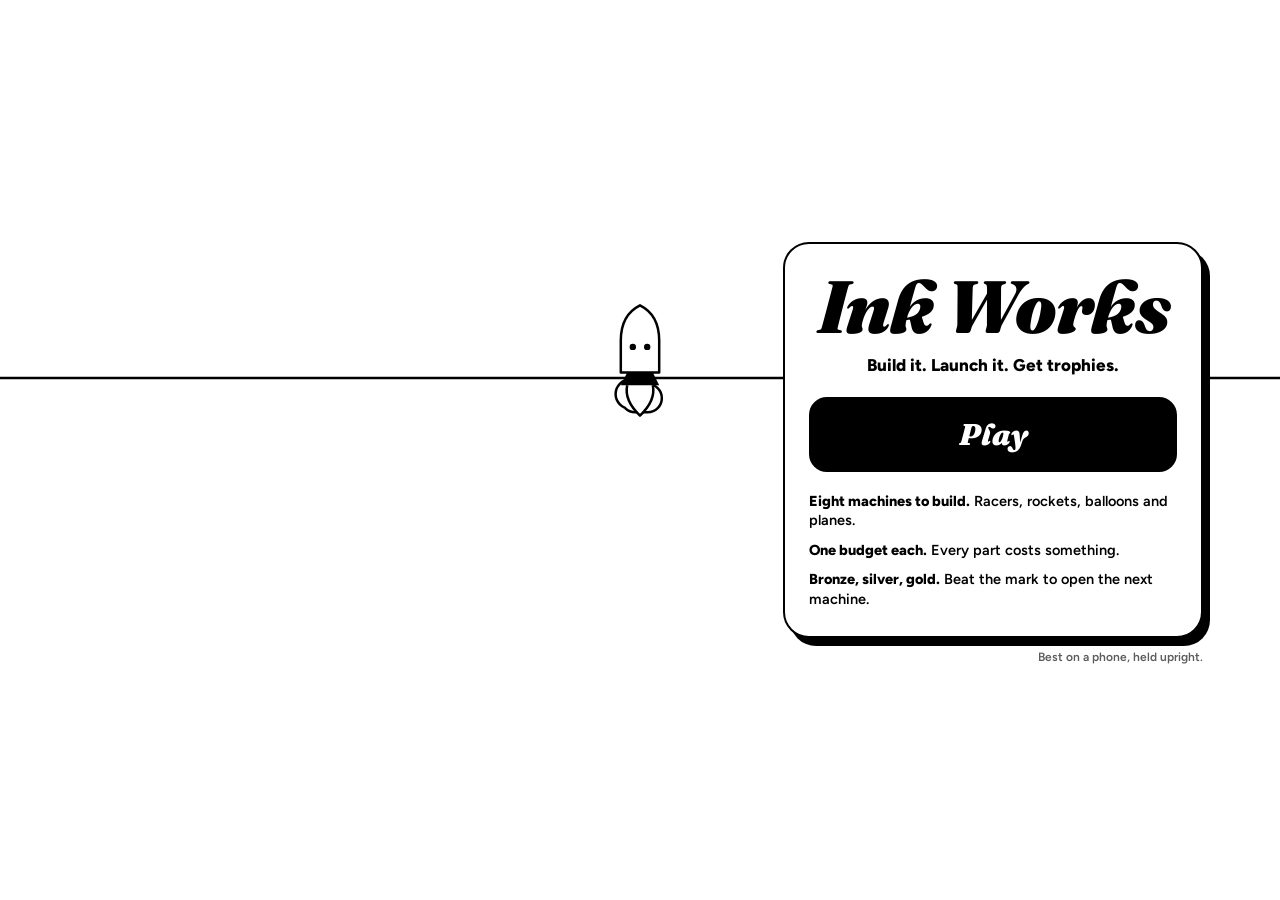
==== index.html @ 5080802e "Add files via upload" ====
<!doctype html>
<html lang="en">
<head>
<meta charset="utf-8">
<meta name="viewport" content="width=device-width, initial-scale=1, viewport-fit=cover">
<title>Ink Works: build it, launch it, get trophies</title>
<meta name="description" content="A minimal ink-drawn mobile game about building machines. Rockets, racers, balloons and planes, each with a goal to beat.">
<meta name="theme-color" content="#ffffff">
<link rel="manifest" href="/manifest.webmanifest">
<link rel="icon" type="image/svg+xml" href="/icons/icon.svg">
<meta name="apple-mobile-web-app-capable" content="yes">
<meta name="mobile-web-app-capable" content="yes">
<meta name="apple-mobile-web-app-title" content="Ink Works">
<meta property="og:type" content="website">
<meta property="og:site_name" content="Ink Works">
<meta property="og:title" content="Ink Works">
<meta property="og:description" content="Build it. Launch it. Get trophies.">
<link rel="preconnect" href="https://fonts.googleapis.com">
<link rel="preconnect" href="https://fonts.gstatic.com" crossorigin>
<link href="https://fonts.googleapis.com/css2?family=Fraunces:ital,opsz,wght@1,9..144,900&family=Figtree:wght@600;800&display=swap" rel="stylesheet">
<style>
:root{--paper:#fff;--ink:#000;--soft:#5c5c5c;--display:"Fraunces",Georgia,serif;--ui:"Figtree",system-ui,-apple-system,"Segoe UI",sans-serif;color-scheme:light;box-sizing:border-box}
@media (prefers-color-scheme:dark){:root:not([data-theme="light"]){--paper:#fff;--ink:#000;--soft:#5c5c5c}}
*,*::before,*::after{box-sizing:inherit}
html,body{margin:0;min-height:100%;background:var(--paper);color:var(--ink);font-family:var(--ui)}
canvas{position:fixed;inset:0;width:100%;height:100%;display:block;z-index:0}
main{position:relative;z-index:1;min-height:100vh;min-height:100dvh;display:grid;place-items:end center;align-content:end;padding:24px 16px calc(env(safe-area-inset-bottom,0px) + 18px)}
@media (min-aspect-ratio:1/1){main{place-items:center end;align-content:center;padding-right:6vw}}
.card{width:min(420px,100%);background:var(--paper);border:2.5px solid var(--ink);border-radius:26px;box-shadow:7px 8px 0 var(--ink);padding:28px 24px 22px;text-align:center;animation:in .8s cubic-bezier(.3,.7,.3,1) both .2s}
@keyframes in{0%{opacity:0;transform:translateY(60px) scale(.8,1.2)}55%{opacity:1;transform:translateY(-8px) scale(1.04,.96)}78%{transform:translateY(2px) scale(.99,1.01)}100%{transform:none}}
h1{font-family:var(--display);font-style:italic;font-weight:900;font-size:clamp(50px,14vw,74px);line-height:.95;margin:0;letter-spacing:-.01em}
.tag{font-weight:800;font-size:17px;margin:12px 0 22px}
.play{display:block;width:100%;background:var(--ink);color:var(--paper);text-decoration:none;border-radius:18px;padding:17px 20px;font-family:var(--display);font-style:italic;font-weight:900;font-size:30px;border:2.5px solid var(--ink);transition:transform .22s cubic-bezier(.34,1.56,.64,1)}
.play:active{transform:scale(1.04,.9)}
.play:focus-visible{outline:3px solid var(--ink);outline-offset:4px}
.feats{list-style:none;padding:0;margin:20px 0 4px;display:grid;gap:10px;text-align:left;font-weight:600;font-size:14.5px;line-height:1.35}
.feats b{font-weight:800}
footer{margin-top:12px;font-size:12px;font-weight:600;color:var(--soft)}
@media (prefers-reduced-motion:reduce){.card{animation:none}}
</style>
</head>
<body>
<canvas id="c" aria-hidden="true"></canvas>
<main>
  <div class="card">
    <h1>Ink Works</h1>
    <p class="tag">Build it. Launch it. Get trophies.</p>
    <a class="play" href="/play/">Play</a>
    <ul class="feats">
      <li><b>Eight machines to build.</b> Racers, rockets, balloons and planes.</li>
      <li><b>One budget each.</b> Every part costs something.</li>
      <li><b>Bronze, silver, gold.</b> Beat the mark to open the next machine.</li>
    </ul>
  </div>
  <footer>Best on a phone, held upright.</footer>
</main>
<script>
// a little rocket that keeps launching behind the card
const cv=document.getElementById('c'), g=cv.getContext('2d'); let W,H,D, t=0, puffs=[];
const RM=matchMedia('(prefers-reduced-motion: reduce)').matches;
function size(){ D=Math.min(2,devicePixelRatio||1); W=innerWidth; H=innerHeight; cv.width=W*D; cv.height=H*D; }
addEventListener('resize',size); size();
function rocket(x,y,s,fl){ g.save(); g.translate(x,y); g.scale(s,s); g.lineWidth=2.5/s; g.strokeStyle='#000'; g.lineJoin='round';
  if(fl){ g.beginPath(); g.moveTo(-8,20); g.quadraticCurveTo(-10,20+fl*.5,0,20+fl); g.quadraticCurveTo(10,20+fl*.5,8,20); g.fillStyle='#fff'; g.fill(); g.stroke(); }
  g.beginPath(); g.moveTo(-8,12); g.lineTo(-12,20); g.lineTo(12,20); g.lineTo(8,12); g.fillStyle='#000'; g.fill();
  g.beginPath(); g.moveTo(-12,12); g.lineTo(-12,-8); g.quadraticCurveTo(-12,-24,0,-30); g.quadraticCurveTo(12,-24,12,-8); g.lineTo(12,12); g.closePath(); g.fillStyle='#fff'; g.fill(); g.stroke();
  [-4.5,4.5].forEach(e=>{ g.beginPath(); g.arc(e,-4,2,0,7); g.fillStyle='#000'; g.fill(); }); g.restore(); }
function frame(){ t+=1/60; const cyc=RM?0:t%5, gy=H*.42, x=W*.5;
  const lift=cyc<1?0:Math.pow(cyc-1,2.2)*60, y=gy-24-lift;
  if(!RM&&cyc>.7&&cyc<4.2) puffs.push({x:x+(Math.random()-.5)*8,y:y+34,vx:(Math.random()-.5)*40,vy:20+Math.random()*30,r:4,a:0});
  puffs.forEach(p=>{ p.a+=1/60; p.x+=p.vx/60; p.y+=p.vy/60; p.vy*=.95; }); puffs=puffs.filter(p=>p.a<1.4);
  g.setTransform(D,0,0,D,0,0); g.fillStyle='#fff'; g.fillRect(0,0,W,H);
  g.lineWidth=2.5; g.strokeStyle='#000'; g.beginPath(); g.moveTo(0,gy); g.lineTo(W,gy); g.stroke();
  const rad=p=>(p.r+14*Math.sqrt(p.a))*(p.a>1?Math.max(0,1.4-p.a)/.4:1);
  g.beginPath(); puffs.forEach(p=>{ const r=rad(p)+2.5; g.moveTo(p.x+r,p.y); g.arc(p.x,p.y,r,0,7); }); g.fillStyle='#000'; g.fill();
  g.beginPath(); puffs.forEach(p=>{ const r=rad(p); g.moveTo(p.x+r,p.y); g.arc(p.x,p.y,r,0,7); }); g.fillStyle='#fff'; g.fill();
  const sq=cyc<1&&cyc>.5?1-.12*Math.sin((cyc-.5)*2*Math.PI):1;
  g.save(); g.translate(x,y+20); g.scale(2-sq,sq); rocket(0,-20,1.6,cyc>.9&&cyc<4.2?18+Math.random()*12:0); g.restore();
  requestAnimationFrame(frame); }
frame();
if('serviceWorker' in navigator&&location.protocol==='https:') navigator.serviceWorker.register('/sw.js').catch(()=>{});
</script>
</body>
</html>
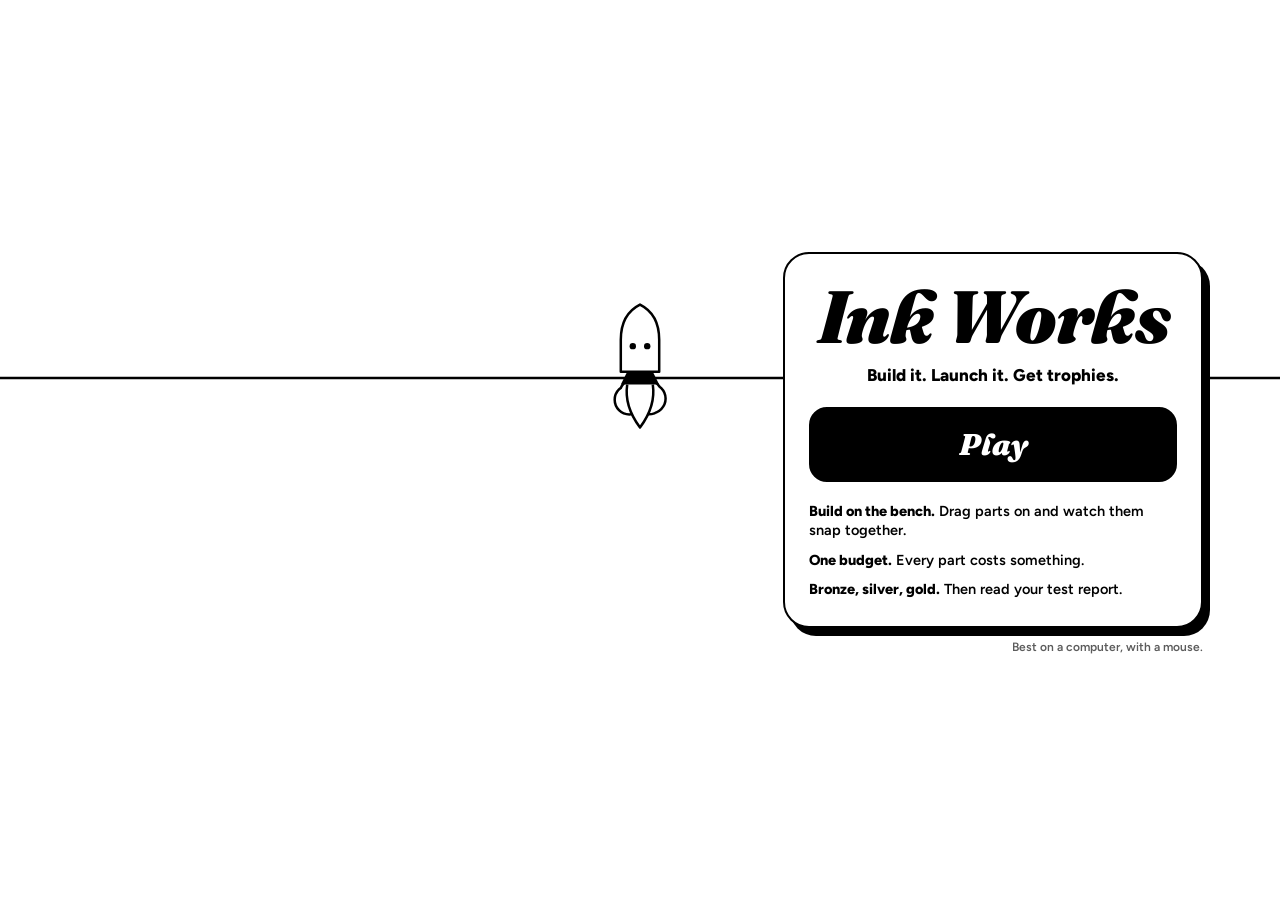
==== commit e249f92f: "Make the 3D game the game at /play/ The ink-drawn 3D workshop version of First roll replaces the 2D " ====
--- a/index.html
+++ b/index.html
@@ -4,7 +4,7 @@
 <meta charset="utf-8">
 <meta name="viewport" content="width=device-width, initial-scale=1, viewport-fit=cover">
 <title>Ink Works: build it, launch it, get trophies</title>
-<meta name="description" content="A minimal ink-drawn mobile game about building machines. Rockets, racers, balloons and planes, each with a goal to beat.">
+<meta name="description" content="A game about building machines, drawn in ink in 3D. Build on the bench, launch it, and see how far it goes.">
 <meta name="theme-color" content="#ffffff">
 <link rel="manifest" href="/manifest.webmanifest">
 <link rel="icon" type="image/svg+xml" href="/icons/icon.svg">
@@ -47,12 +47,12 @@
     <p class="tag">Build it. Launch it. Get trophies.</p>
     <a class="play" href="/play/">Play</a>
     <ul class="feats">
-      <li><b>Eight machines to build.</b> Racers, rockets, balloons and planes.</li>
-      <li><b>One budget each.</b> Every part costs something.</li>
-      <li><b>Bronze, silver, gold.</b> Beat the mark to open the next machine.</li>
+      <li><b>Build on the bench.</b> Drag parts on and watch them snap together.</li>
+      <li><b>One budget.</b> Every part costs something.</li>
+      <li><b>Bronze, silver, gold.</b> Then read your test report.</li>
     </ul>
   </div>
-  <footer>Best on a phone, held upright.</footer>
+  <footer>Best on a computer, with a mouse.</footer>
 </main>
 <script>
 // a little rocket that keeps launching behind the card
